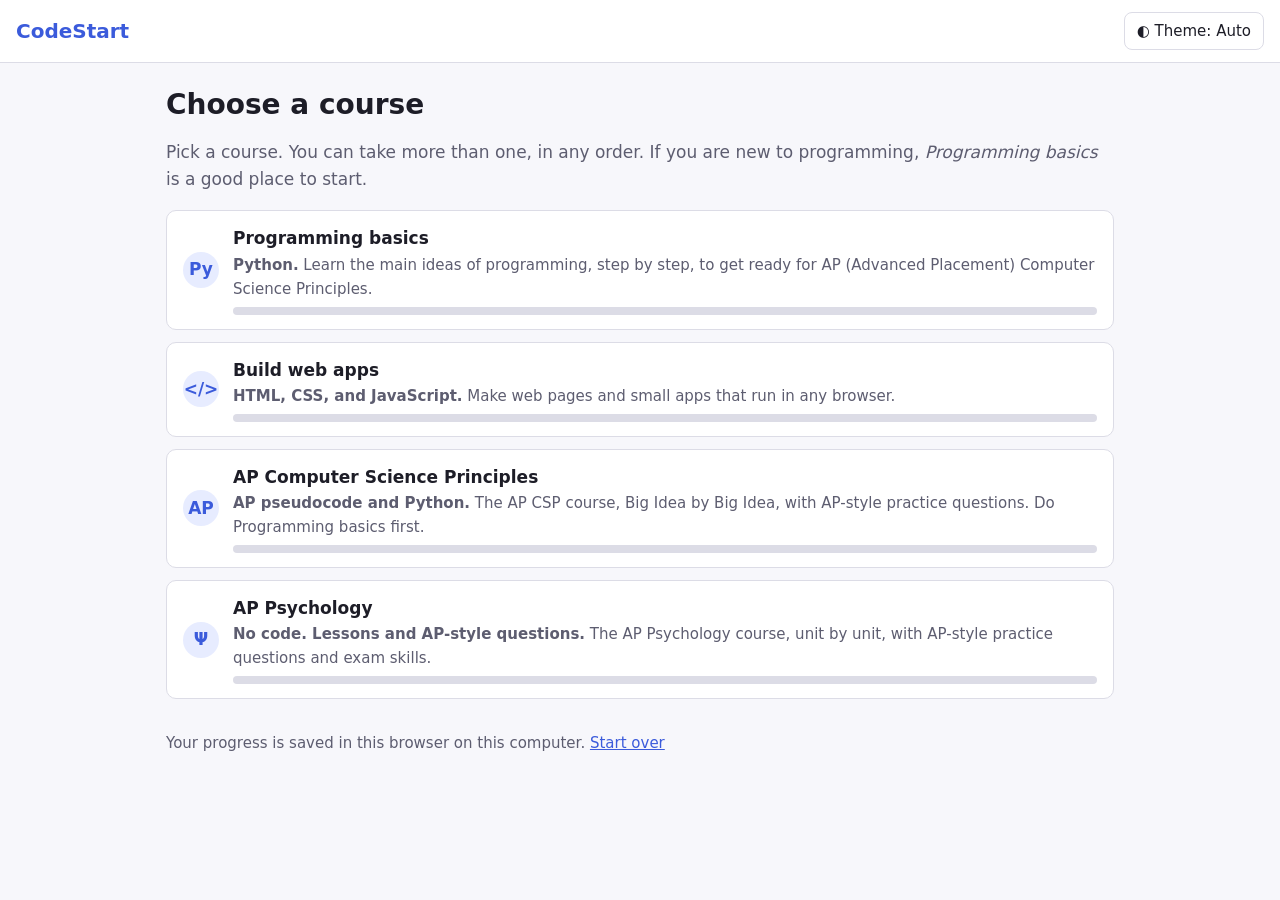
==== index.html @ fe40a13a "Add files via upload" ====
<!doctype html>
<html lang="en">
<head>
  <meta charset="utf-8">
  <meta name="viewport" content="width=device-width, initial-scale=1">
  <title>CodeStart</title>
  <script>
    // Apply the saved theme before the page draws, so it never flashes in the wrong colors.
    try {
      var savedTheme = localStorage.getItem("codestart.theme");
      if (savedTheme === "light" || savedTheme === "dark") document.documentElement.setAttribute("data-theme", savedTheme);
    } catch (e) { /* storage blocked: follow the device */ }
  </script>
  <link rel="stylesheet" href="css/style.css">
</head>
<body>
  <header class="topbar">
    <a class="brand" href="#/">CodeStart</a>
    <button type="button" class="theme-btn" id="theme-btn"></button>
  </header>

  <main id="app" class="container" tabindex="-1"></main>

  <noscript>
    <p class="container">CodeStart needs JavaScript. Please turn on JavaScript in your browser.</p>
  </noscript>

  <!-- Plain script tags (no modules, no fetch) so the site also works when opened from a folder. -->
  <script src="lessons/course.js"></script>
  <script src="lessons/ch01.js"></script>
  <script src="lessons/ch02.js"></script>
  <script src="lessons/ch03.js"></script>
  <script src="lessons/ch04.js"></script>
  <script src="lessons/ch05.js"></script>
  <script src="lessons/ch06.js"></script>
  <script src="lessons/ch07.js"></script>
  <script src="lessons/ch08.js"></script>
  <script src="lessons/ch09.js"></script>
  <script src="lessons/ch10.js"></script>
  <script src="lessons/ch11.js"></script>
  <script src="lessons/ch12.js"></script>
  <script src="lessons/projects.js"></script>
  <script src="lessons/py01.js"></script>
  <script src="lessons/py02.js"></script>
  <script src="lessons/py03.js"></script>
  <script src="lessons/py04.js"></script>
  <script src="lessons/py05.js"></script>
  <script src="lessons/py06.js"></script>
  <script src="lessons/py07.js"></script>
  <script src="lessons/py08.js"></script>
  <script src="lessons/py09.js"></script>
  <script src="lessons/py-projects.js"></script>
  <script src="lessons/ap01.js"></script>
  <script src="lessons/ap02.js"></script>
  <script src="lessons/ap03.js"></script>
  <script src="lessons/ap04.js"></script>
  <script src="lessons/ap05.js"></script>
  <script src="lessons/ap06.js"></script>
  <script src="lessons/ap07.js"></script>
  <script src="lessons/ap08.js"></script>
  <script src="lessons/ap09.js"></script>
  <script src="lessons/ps01.js"></script>
  <script src="lessons/ps02.js"></script>
  <script src="lessons/ps03.js"></script>
  <script src="lessons/ps04.js"></script>
  <script src="lessons/ps05.js"></script>
  <script src="lessons/ps06.js"></script>
  <script src="lessons/ps07.js"></script>
  <script src="lessons/ps08.js"></script>
  <script src="lessons/ps09.js"></script>
  <script src="lessons/ps10.js"></script>
  <script src="lessons/ps11.js"></script>
  <script src="lessons/ps12.js"></script>
  <script src="lessons/ps13.js"></script>
  <script src="lessons/ps14.js"></script>
  <script src="lessons/ps15.js"></script>
  <script src="lessons/ps16.js"></script>
  <script src="lessons/ps17.js"></script>
  <script src="lessons/ps18.js"></script>
  <script src="lessons/ps19.js"></script>
  <script src="lessons/ps20.js"></script>
  <!-- Skulpt 1.2.0: Python in the browser (MIT license, see vendor/skulpt/LICENSE). -->
  <script src="vendor/skulpt/skulpt.min.js"></script>
  <script src="vendor/skulpt/skulpt-stdlib.js"></script>
  <script src="js/progress.js"></script>
  <script src="js/runner.js"></script>
  <script src="js/py-runner.js"></script>
  <script src="js/editor.js"></script>
  <script src="js/tutor.js"></script>
  <script src="js/app.js"></script>
</body>
</html>
---- css/style.css ----
:root {
  --bg: #f7f7fb;
  --card: #ffffff;
  --text: #1d1d27;
  --muted: #5d5d70;
  --line: #dcdce6;
  --accent: #3b5bdb;
  --accent-soft: #e7ecff;
  --on-accent: #ffffff;
  --done: #2b8a3e;
  --done-soft: #e6f6ea;
  --fail: #c92a2a;
  --fail-soft: #fdecec;
  --hint-soft: #fff6dc;
  --code-bg: #f1f1f6;
  --console-bg: #1e1e28;
  --console-text: #e6e6ef;
}

/* Dark colors. The theme button sets data-theme on <html>: "light", "dark", or nothing (Auto = follow the device). */
@media (prefers-color-scheme: dark) {
  :root:not([data-theme="light"]) {
    color-scheme: dark;
    --bg: #15151c;
    --card: #1f1f29;
    --text: #ececf3;
    --muted: #a3a3b5;
    --line: #34344a;
    --accent: #8ea2ff;
    --accent-soft: #262c4d;
    --on-accent: #15151c;
    --done: #69db7c;
    --done-soft: #1d3324;
    --fail: #ff8787;
    --fail-soft: #3a2124;
    --hint-soft: #3a3320;
    --code-bg: #2a2a38;
    --console-bg: #0f0f15;
    --console-text: #e6e6ef;
  }
}

:root[data-theme="dark"] {
  color-scheme: dark;
  --bg: #15151c;
  --card: #1f1f29;
  --text: #ececf3;
  --muted: #a3a3b5;
  --line: #34344a;
  --accent: #8ea2ff;
  --accent-soft: #262c4d;
  --on-accent: #15151c;
  --done: #69db7c;
  --done-soft: #1d3324;
  --fail: #ff8787;
  --fail-soft: #3a2124;
  --hint-soft: #3a3320;
  --code-bg: #2a2a38;
  --console-bg: #0f0f15;
  --console-text: #e6e6ef;
}

:root[data-theme="light"] { color-scheme: light; }

* { box-sizing: border-box; }

[hidden] { display: none !important; }

body {
  margin: 0;
  background: var(--bg);
  color: var(--text);
  font-family: system-ui, -apple-system, "Segoe UI", Roboto, sans-serif;
  font-size: 17px;
  line-height: 1.6;
}

a { color: var(--accent); }

.topbar {
  background: var(--card);
  border-bottom: 1px solid var(--line);
  padding: 12px 16px;
  display: flex;
  align-items: center;
  justify-content: space-between;
  gap: 12px;
}

.theme-btn {
  background: var(--card);
  color: var(--text);
  border: 1px solid var(--line);
  border-radius: 8px;
  padding: 6px 12px;
  font: inherit;
  font-size: 15px;
  cursor: pointer;
  white-space: nowrap;
}
.theme-btn:hover { border-color: var(--accent); }

.brand {
  font-weight: 700;
  font-size: 20px;
  text-decoration: none;
}

.container {
  max-width: 900px;
  margin: 0 auto;
  padding: 24px 16px 48px;
  outline: none;
}

h1 { font-size: 28px; line-height: 1.25; margin: 0 0 8px; }
h2 { font-size: 21px; margin: 28px 0 8px; }
h3 { font-size: 18px; margin: 20px 0 6px; }

.muted { color: var(--muted); }
.small { font-size: 14px; }

.breadcrumb { font-size: 15px; margin-bottom: 16px; }

.card-list { list-style: none; padding: 0; margin: 16px 0; display: grid; gap: 12px; }

.card {
  display: flex;
  align-items: center;
  gap: 14px;
  background: var(--card);
  border: 1px solid var(--line);
  border-radius: 10px;
  padding: 14px 16px;
  text-decoration: none;
  color: var(--text);
}

a.card:hover { border-color: var(--accent); }

.card.locked { opacity: 0.55; }

.card .num {
  flex: 0 0 36px;
  height: 36px;
  border-radius: 50%;
  background: var(--accent-soft);
  color: var(--accent);
  display: flex;
  align-items: center;
  justify-content: center;
  font-weight: 700;
}

.card .body { flex: 1; min-width: 0; }
.card .title { font-weight: 600; }
.card .sub { color: var(--muted); font-size: 15px; }

.check { color: var(--done); font-weight: 700; }

.bar {
  height: 8px;
  background: var(--line);
  border-radius: 4px;
  overflow: hidden;
  margin-top: 6px;
}
.bar > span { display: block; height: 100%; background: var(--done); }

.lesson {
  background: var(--card);
  border: 1px solid var(--line);
  border-radius: 10px;
  padding: 8px 20px 16px;
  overflow-wrap: break-word;
}

.lesson table { border-collapse: collapse; margin: 12px 0; }
.lesson th, .lesson td { border: 1px solid var(--line); padding: 6px 10px; text-align: left; }

.tip {
  background: var(--accent-soft);
  border-radius: 8px;
  padding: 10px 14px;
  margin: 12px 0;
}

code {
  background: var(--code-bg);
  padding: 1px 5px;
  border-radius: 4px;
  font-family: Consolas, "Courier New", monospace;
  font-size: 0.92em;
}

pre {
  background: var(--code-bg);
  padding: 12px 14px;
  border-radius: 8px;
  overflow-x: auto;
}
pre code { background: none; padding: 0; }

.actions { display: flex; flex-wrap: wrap; gap: 10px; justify-content: space-between; margin-top: 24px; }
.actions-right { display: flex; flex-wrap: wrap; gap: 10px; justify-content: flex-end; }

.btn {
  display: inline-block;
  background: var(--accent);
  color: var(--on-accent);
  border: 1px solid var(--accent);
  border-radius: 8px;
  padding: 9px 16px;
  font-size: 16px;
  font-family: inherit;
  text-decoration: none;
  cursor: pointer;
}
.btn.secondary { background: var(--card); color: var(--accent); }
.btn:disabled { opacity: 0.5; cursor: default; }

.linklike {
  background: none;
  border: none;
  color: var(--accent);
  text-decoration: underline;
  font: inherit;
  cursor: pointer;
  padding: 0;
}

.footer-note { margin-top: 32px; font-size: 15px; }

/* ---- Exercise page ---- */

.instructions { margin-bottom: 16px; }

/* Multiple-choice questions (AP course) */
.choice-list { list-style: none; padding: 0; margin: 12px 0; display: grid; gap: 8px; }
.choice {
  display: flex;
  align-items: flex-start;
  gap: 10px;
  background: var(--card);
  border: 1px solid var(--line);
  border-radius: 8px;
  padding: 10px 14px;
  cursor: pointer;
  overflow-wrap: anywhere;
}
.choice:hover, .choice:has(input:checked) { border-color: var(--accent); }
.choice input { margin-top: 5px; flex: none; }
.choice .letter { font-weight: 700; flex: none; }
.choice pre { margin: 4px 0 0; }

/* "In AP pseudocode" boxes in lessons */
.ap-box {
  border-left: 4px solid var(--accent);
  background: var(--code-bg);
  border-radius: 8px;
  padding: 8px 14px;
  margin: 12px 0;
}
.ap-box pre { background: var(--card); }

.editor-wrap {
  background: var(--card);
  border: 1px solid var(--line);
  border-radius: 10px;
  overflow: hidden;
}

.code-input {
  display: block;
  width: 100%;
  min-height: 180px;
  border: none;
  outline: none;
  resize: vertical;
  padding: 12px 14px;
  background: var(--card);
  color: var(--text);
  font-family: Consolas, "Courier New", monospace;
  font-size: 16px; /* 16px or more, or iPhone Safari zooms in when the box gets focus */
  line-height: 1.5;
  tab-size: 2;
  white-space: pre;
  overflow-wrap: normal;
  overflow-x: auto;
}
.editor-wrap:focus-within { border-color: var(--accent); }

.symbols {
  display: flex;
  flex-wrap: wrap;
  gap: 4px;
  padding: 6px;
  border-top: 1px solid var(--line);
  background: var(--code-bg);
}
.sym {
  min-width: 34px;
  height: 32px;
  border: 1px solid var(--line);
  border-radius: 6px;
  background: var(--card);
  color: var(--text);
  font-family: Consolas, "Courier New", monospace;
  font-size: 15px;
  cursor: pointer;
}

.toolbar { display: flex; flex-wrap: wrap; gap: 8px; margin: 12px 0; }

.feedback:empty { display: none; }
.feedback { border-radius: 8px; padding: 10px 14px; margin: 8px 0; background: var(--code-bg); }
.feedback.ok { background: var(--done-soft); }
.feedback.fail { background: var(--fail-soft); }

.hint { background: var(--hint-soft); border-radius: 8px; padding: 8px 14px; margin: 8px 0; }

.solution, .tutor-box {
  background: var(--card);
  border: 1px solid var(--line);
  border-radius: 10px;
  padding: 4px 16px 12px;
  margin: 8px 0;
}

.tutor-box { padding-top: 12px; }
.tutor-box textarea {
  width: 100%;
  margin-top: 6px;
  padding: 8px 10px;
  border: 1px solid var(--line);
  border-radius: 6px;
  background: var(--bg);
  color: var(--text);
  font: inherit;
}
.tutor-reply { white-space: pre-wrap; }
.tutor-reply.error { color: var(--fail); }

.out-title { margin-top: 20px; }

.preview iframe {
  display: block;
  width: 100%;
  height: 360px;
  border: 1px solid var(--line);
  border-radius: 10px;
  background: #ffffff;
}

.console {
  background: var(--console-bg);
  color: var(--console-text);
  border-radius: 10px;
  padding: 10px 14px;
  margin-top: 10px;
  font-family: Consolas, "Courier New", monospace;
  font-size: 16px;
  min-height: 48px;
  max-height: 300px;
  overflow: auto;
  white-space: pre-wrap;
  overflow-wrap: anywhere;
}
.console .line { min-height: 1.5em; }
.console .typed { color: #8ce99a; }
.console-input {
  font: inherit;
  color: #8ce99a;
  background: #2b2b3a;
  border: 1px solid #5c7cfa;
  border-radius: 4px;
  padding: 0 6px;
  min-width: 12ch;
  outline: none;
}
.console .line.muted { color: #9a9ab0; }
.console .line.warn { color: #ffd43b; }
.console .line.error { color: #ff8787; }

@media (min-width: 1100px) {
  .container { max-width: 980px; }
}
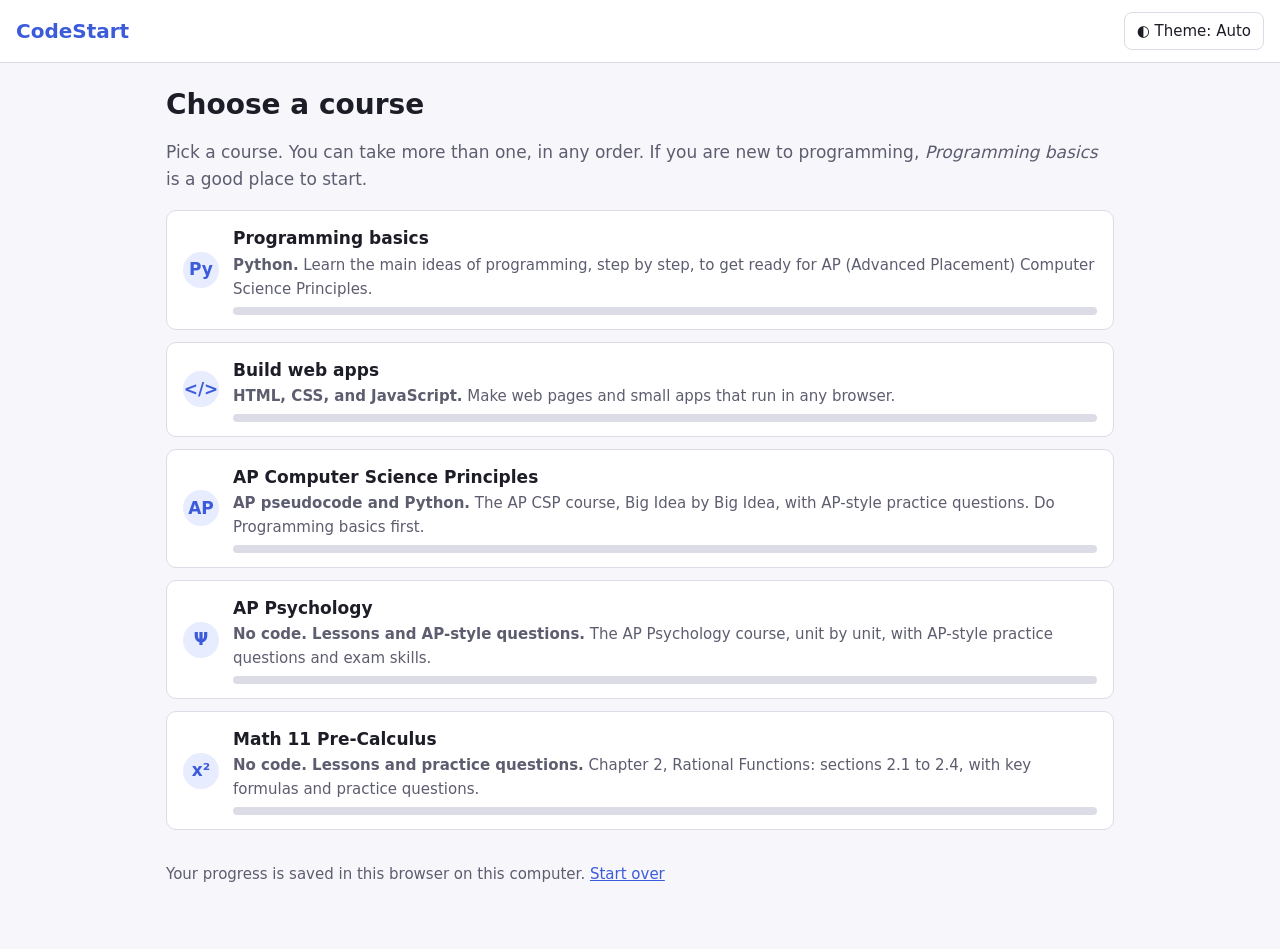
==== commit dcbddc92: "Add files via upload" ====
--- a/index.html
+++ b/index.html
@@ -1,92 +1,97 @@
-<!doctype html>
-<html lang="en">
-<head>
-  <meta charset="utf-8">
-  <meta name="viewport" content="width=device-width, initial-scale=1">
-  <title>CodeStart</title>
-  <script>
-    // Apply the saved theme before the page draws, so it never flashes in the wrong colors.
-    try {
-      var savedTheme = localStorage.getItem("codestart.theme");
-      if (savedTheme === "light" || savedTheme === "dark") document.documentElement.setAttribute("data-theme", savedTheme);
-    } catch (e) { /* storage blocked: follow the device */ }
-  </script>
-  <link rel="stylesheet" href="css/style.css">
-</head>
-<body>
-  <header class="topbar">
-    <a class="brand" href="#/">CodeStart</a>
-    <button type="button" class="theme-btn" id="theme-btn"></button>
-  </header>
-
-  <main id="app" class="container" tabindex="-1"></main>
-
-  <noscript>
-    <p class="container">CodeStart needs JavaScript. Please turn on JavaScript in your browser.</p>
-  </noscript>
-
-  <!-- Plain script tags (no modules, no fetch) so the site also works when opened from a folder. -->
-  <script src="lessons/course.js"></script>
-  <script src="lessons/ch01.js"></script>
-  <script src="lessons/ch02.js"></script>
-  <script src="lessons/ch03.js"></script>
-  <script src="lessons/ch04.js"></script>
-  <script src="lessons/ch05.js"></script>
-  <script src="lessons/ch06.js"></script>
-  <script src="lessons/ch07.js"></script>
-  <script src="lessons/ch08.js"></script>
-  <script src="lessons/ch09.js"></script>
-  <script src="lessons/ch10.js"></script>
-  <script src="lessons/ch11.js"></script>
-  <script src="lessons/ch12.js"></script>
-  <script src="lessons/projects.js"></script>
-  <script src="lessons/py01.js"></script>
-  <script src="lessons/py02.js"></script>
-  <script src="lessons/py03.js"></script>
-  <script src="lessons/py04.js"></script>
-  <script src="lessons/py05.js"></script>
-  <script src="lessons/py06.js"></script>
-  <script src="lessons/py07.js"></script>
-  <script src="lessons/py08.js"></script>
-  <script src="lessons/py09.js"></script>
-  <script src="lessons/py-projects.js"></script>
-  <script src="lessons/ap01.js"></script>
-  <script src="lessons/ap02.js"></script>
-  <script src="lessons/ap03.js"></script>
-  <script src="lessons/ap04.js"></script>
-  <script src="lessons/ap05.js"></script>
-  <script src="lessons/ap06.js"></script>
-  <script src="lessons/ap07.js"></script>
-  <script src="lessons/ap08.js"></script>
-  <script src="lessons/ap09.js"></script>
-  <script src="lessons/ps01.js"></script>
-  <script src="lessons/ps02.js"></script>
-  <script src="lessons/ps03.js"></script>
-  <script src="lessons/ps04.js"></script>
-  <script src="lessons/ps05.js"></script>
-  <script src="lessons/ps06.js"></script>
-  <script src="lessons/ps07.js"></script>
-  <script src="lessons/ps08.js"></script>
-  <script src="lessons/ps09.js"></script>
-  <script src="lessons/ps10.js"></script>
-  <script src="lessons/ps11.js"></script>
-  <script src="lessons/ps12.js"></script>
-  <script src="lessons/ps13.js"></script>
-  <script src="lessons/ps14.js"></script>
-  <script src="lessons/ps15.js"></script>
-  <script src="lessons/ps16.js"></script>
-  <script src="lessons/ps17.js"></script>
-  <script src="lessons/ps18.js"></script>
-  <script src="lessons/ps19.js"></script>
-  <script src="lessons/ps20.js"></script>
-  <!-- Skulpt 1.2.0: Python in the browser (MIT license, see vendor/skulpt/LICENSE). -->
-  <script src="vendor/skulpt/skulpt.min.js"></script>
-  <script src="vendor/skulpt/skulpt-stdlib.js"></script>
-  <script src="js/progress.js"></script>
-  <script src="js/runner.js"></script>
-  <script src="js/py-runner.js"></script>
-  <script src="js/editor.js"></script>
-  <script src="js/tutor.js"></script>
-  <script src="js/app.js"></script>
-</body>
-</html>
+<!doctype html>
+<html lang="en">
+<head>
+  <meta charset="utf-8">
+  <meta name="viewport" content="width=device-width, initial-scale=1">
+  <title>CodeStart</title>
+  <script>
+    // Apply the saved theme before the page draws, so it never flashes in the wrong colors.
+    try {
+      var savedTheme = localStorage.getItem("codestart.theme");
+      if (savedTheme === "light" || savedTheme === "dark") document.documentElement.setAttribute("data-theme", savedTheme);
+    } catch (e) { /* storage blocked: follow the device */ }
+  </script>
+  <link rel="stylesheet" href="css/style.css">
+</head>
+<body>
+  <header class="topbar">
+    <a class="brand" href="#/">CodeStart</a>
+    <button type="button" class="theme-btn" id="theme-btn"></button>
+  </header>
+
+  <main id="app" class="container" tabindex="-1"></main>
+
+  <noscript>
+    <p class="container">CodeStart needs JavaScript. Please turn on JavaScript in your browser.</p>
+  </noscript>
+
+  <!-- Plain script tags (no modules, no fetch) so the site also works when opened from a folder. -->
+  <script src="lessons/course.js"></script>
+  <script src="lessons/ch01.js"></script>
+  <script src="lessons/ch02.js"></script>
+  <script src="lessons/ch03.js"></script>
+  <script src="lessons/ch04.js"></script>
+  <script src="lessons/ch05.js"></script>
+  <script src="lessons/ch06.js"></script>
+  <script src="lessons/ch07.js"></script>
+  <script src="lessons/ch08.js"></script>
+  <script src="lessons/ch09.js"></script>
+  <script src="lessons/ch10.js"></script>
+  <script src="lessons/ch11.js"></script>
+  <script src="lessons/ch12.js"></script>
+  <script src="lessons/projects.js"></script>
+  <script src="lessons/py01.js"></script>
+  <script src="lessons/py02.js"></script>
+  <script src="lessons/py03.js"></script>
+  <script src="lessons/py04.js"></script>
+  <script src="lessons/py05.js"></script>
+  <script src="lessons/py06.js"></script>
+  <script src="lessons/py07.js"></script>
+  <script src="lessons/py08.js"></script>
+  <script src="lessons/py09.js"></script>
+  <script src="lessons/py-projects.js"></script>
+  <script src="lessons/ap01.js"></script>
+  <script src="lessons/ap02.js"></script>
+  <script src="lessons/ap03.js"></script>
+  <script src="lessons/ap04.js"></script>
+  <script src="lessons/ap05.js"></script>
+  <script src="lessons/ap06.js"></script>
+  <script src="lessons/ap07.js"></script>
+  <script src="lessons/ap08.js"></script>
+  <script src="lessons/ap09.js"></script>
+  <script src="lessons/ap10.js"></script>
+  <script src="lessons/ps01.js"></script>
+  <script src="lessons/ps02.js"></script>
+  <script src="lessons/ps03.js"></script>
+  <script src="lessons/ps04.js"></script>
+  <script src="lessons/ps05.js"></script>
+  <script src="lessons/ps06.js"></script>
+  <script src="lessons/ps07.js"></script>
+  <script src="lessons/ps08.js"></script>
+  <script src="lessons/ps09.js"></script>
+  <script src="lessons/ps10.js"></script>
+  <script src="lessons/ps11.js"></script>
+  <script src="lessons/ps12.js"></script>
+  <script src="lessons/ps13.js"></script>
+  <script src="lessons/ps14.js"></script>
+  <script src="lessons/ps15.js"></script>
+  <script src="lessons/ps16.js"></script>
+  <script src="lessons/ps17.js"></script>
+  <script src="lessons/ps18.js"></script>
+  <script src="lessons/ps19.js"></script>
+  <script src="lessons/ps20.js"></script>
+  <script src="lessons/ma01.js"></script>
+  <script src="lessons/ma02.js"></script>
+  <script src="lessons/ma03.js"></script>
+  <script src="lessons/ma04.js"></script>
+  <!-- Skulpt 1.2.0: Python in the browser (MIT license, see vendor/skulpt/LICENSE). -->
+  <script src="vendor/skulpt/skulpt.min.js"></script>
+  <script src="vendor/skulpt/skulpt-stdlib.js"></script>
+  <script src="js/progress.js"></script>
+  <script src="js/runner.js"></script>
+  <script src="js/py-runner.js"></script>
+  <script src="js/editor.js"></script>
+  <script src="js/tutor.js"></script>
+  <script src="js/app.js"></script>
+</body>
+</html>
--- a/css/style.css
+++ b/css/style.css
@@ -185,6 +185,24 @@
   margin: 12px 0;
 }
 
+/* Math course: "Key concepts" / "Key formulas" box, and a stacked fraction (numerator over denominator). */
+.key-box {
+  border: 2px solid var(--accent);
+  border-radius: 8px;
+  padding: 4px 16px 10px;
+  margin: 12px 0;
+}
+.key-box h3 { color: var(--accent); margin: 10px 0 6px; }
+.frac {
+  display: inline-flex;
+  flex-direction: column;
+  vertical-align: middle;
+  text-align: center;
+  margin: 2px 2px;
+}
+.frac > span { padding: 0 4px; line-height: 1.3; }
+.frac > span + span { border-top: 1px solid currentColor; }
+
 code {
   background: var(--code-bg);
   padding: 1px 5px;
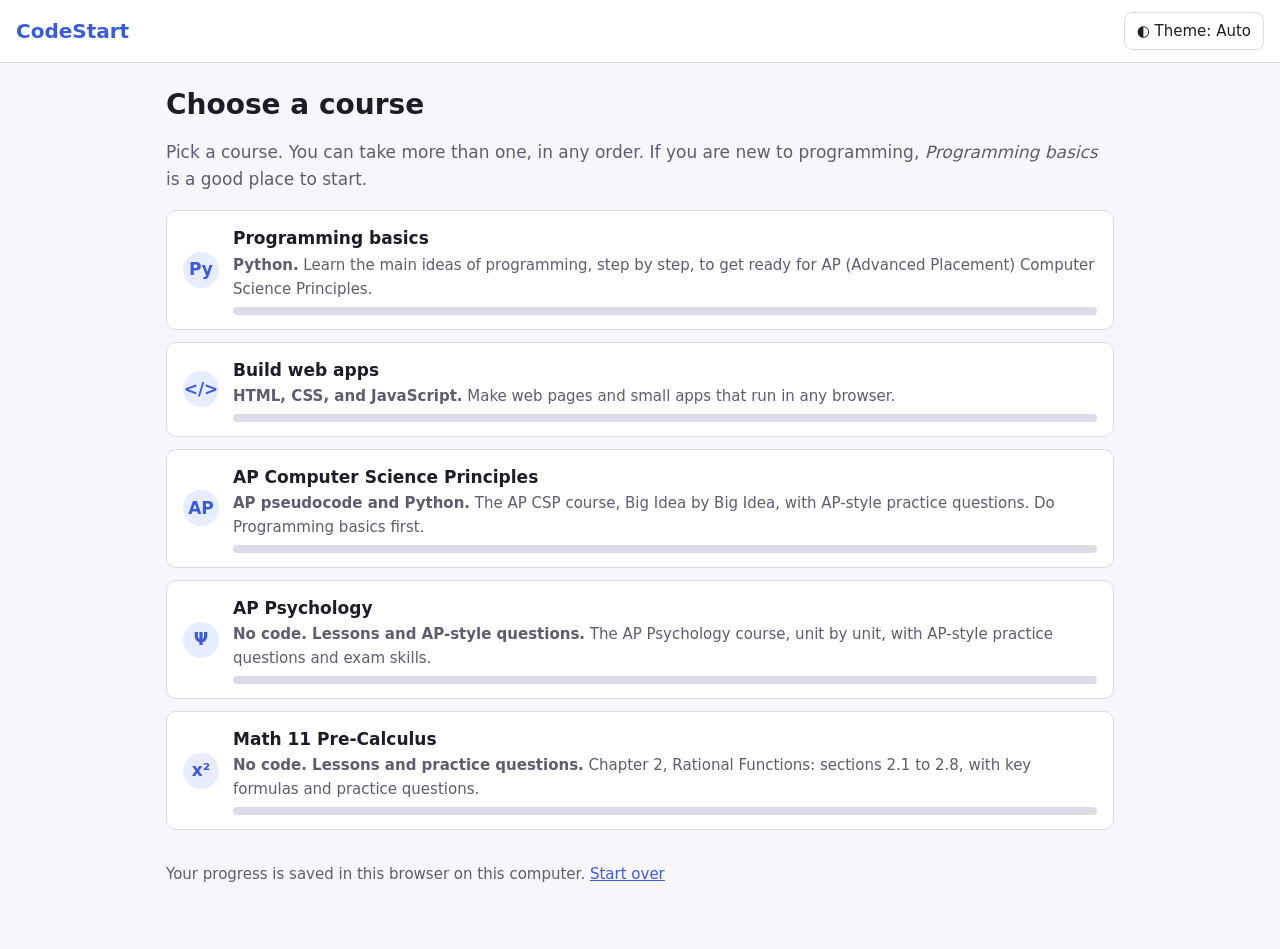
==== commit 5cf6813c: "Add files via upload" ====
--- a/index.html
+++ b/index.html
@@ -84,6 +84,10 @@
   <script src="lessons/ma02.js"></script>
   <script src="lessons/ma03.js"></script>
   <script src="lessons/ma04.js"></script>
+  <script src="lessons/ma05.js"></script>
+  <script src="lessons/ma06.js"></script>
+  <script src="lessons/ma07.js"></script>
+  <script src="lessons/ma08.js"></script>
   <!-- Skulpt 1.2.0: Python in the browser (MIT license, see vendor/skulpt/LICENSE). -->
   <script src="vendor/skulpt/skulpt.min.js"></script>
   <script src="vendor/skulpt/skulpt-stdlib.js"></script>
